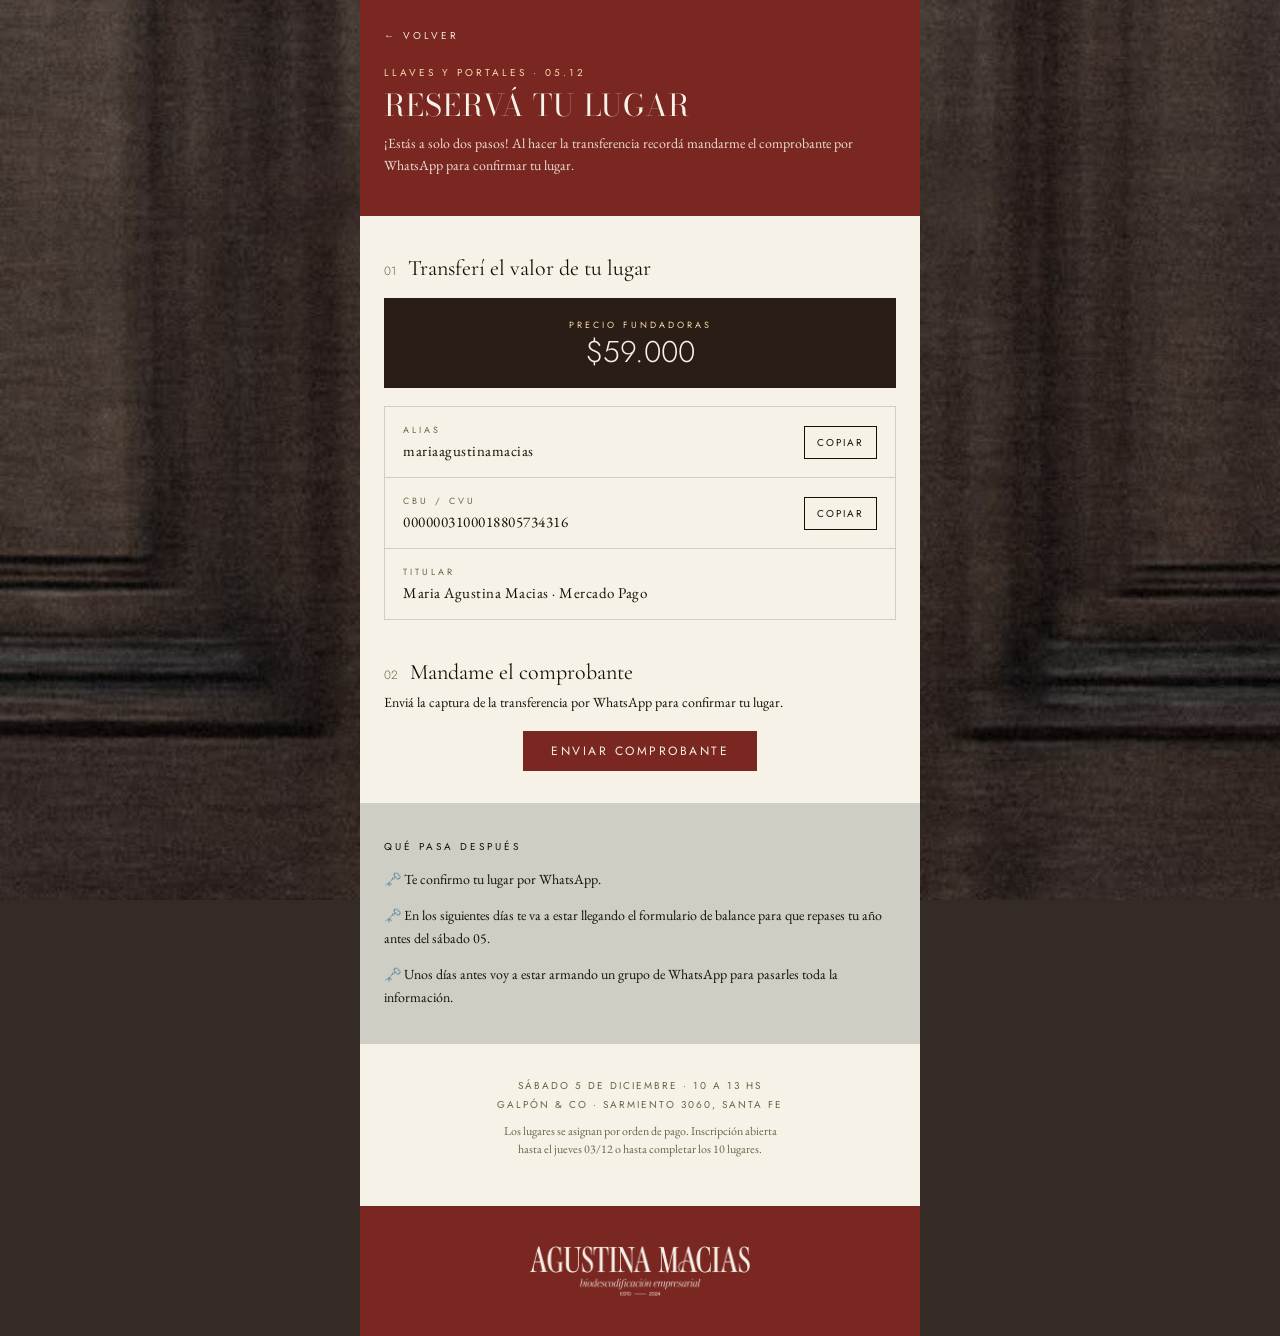
==== pago.html @ 05c8ad3a "Hero sin animación de entrada y animaciones al bajar más rápidas Co-Authored-By: Claude Opus 5.5 <no" ====
<!doctype html>
<html lang="es">
<head>
<meta charset="utf-8">
<meta name="viewport" content="width=device-width, initial-scale=1">
<title>Reservá tu lugar · Llaves y Portales</title>
<meta name="robots" content="noindex">
<meta name="theme-color" content="#7A2621">
<link rel="preconnect" href="https://fonts.googleapis.com">
<link rel="preconnect" href="https://fonts.gstatic.com" crossorigin>
<link href="https://fonts.googleapis.com/css2?family=Bodoni+Moda:opsz,wght@6..96,400&family=Cormorant+Garamond:ital,wght@0,300;0,400;1,300&family=EB+Garamond:ital,wght@0,400;0,500;1,400&family=Jost:wght@300;400;500&display=swap" rel="stylesheet">
<link rel="stylesheet" href="estilos.css?v=6">
</head>
<body class="fondo-pago">
<main class="pago">

  <section class="pago-cab">
    <a class="label volver" href="index.html">← Volver</a>
    <div style="display: flex; flex-direction: column; gap: 10px">
      <div class="label oro">Llaves y Portales · 05.12</div>
      <h1>RESERVÁ TU LUGAR</h1>
      <p>¡Estás a solo dos pasos! Al hacer la transferencia recordá mandarme el comprobante por WhatsApp para confirmar tu lugar.</p>
    </div>
  </section>

  <section class="paso">
    <div class="num"><span>01</span><h2>Transferí el valor de tu lugar</h2></div>
    <div class="precio-pago">
      <div class="label">Precio fundadoras</div>
      <div class="monto">$59.000</div>
    </div>
    <div class="cuenta">
      <div><div><span class="label">Alias</span><span class="val" id="alias">mariaagustinamacias</span></div><button class="copiar" data-copiar="alias">COPIAR</button></div>
      <div><div><span class="label">CBU / CVU</span><span class="val" id="cvu">0000003100018805734316</span></div><button class="copiar" data-copiar="cvu">COPIAR</button></div>
      <div><div><span class="label">Titular</span><span class="val">Maria Agustina Macias · Mercado Pago</span></div></div>
    </div>
  </section>

  <section class="paso">
    <div class="num"><span>02</span><h2>Mandame el comprobante</h2></div>
    <p class="sub">Enviá la captura de la transferencia por WhatsApp para confirmar tu lugar.</p>
    <a class="boton" href="https://wa.link/a7tm5e" target="_blank" rel="noopener">Enviar comprobante</a>
  </section>

  <section class="despues">
    <div class="label">Qué pasa después</div>
    <p>🗝️ Te confirmo tu lugar por WhatsApp.</p>
    <p>🗝️ En los siguientes días te va a estar llegando el formulario de balance para que repases tu año antes del sábado 05.</p>
    <p>🗝️ Unos días antes voy a estar armando un grupo de WhatsApp para pasarles toda la información.</p>
  </section>

  <section class="pie-datos">
    <div class="label">Sábado 5 de diciembre · 10 a 13 hs<br>Galpón &amp; Co · Sarmiento 3060, Santa Fe</div>
    <p>Los lugares se asignan por orden de pago. Inscripción abierta hasta el jueves 03/12 o hasta completar los 10 lugares.</p>
  </section>

  <section class="pago-cierre">
    <img src="img/logo-agustina-macias.png" alt="Agustina Macías · Biodescodificación Empresarial">
  </section>

</main>
<script>
document.querySelectorAll('.copiar').forEach(function (b) {
  b.addEventListener('click', function () {
    var t = document.getElementById(b.dataset.copiar).textContent.trim();
    var ok = function () { b.textContent = 'COPIADO'; b.classList.add('ok'); setTimeout(function () { b.textContent = 'COPIAR'; b.classList.remove('ok'); }, 1800); };
    if (navigator.clipboard) { navigator.clipboard.writeText(t).then(ok, ok); }
    else { var r = document.createRange(); r.selectNodeContents(document.getElementById(b.dataset.copiar)); var s = getSelection(); s.removeAllRanges(); s.addRange(r); try { document.execCommand('copy'); } catch (e) {} ok(); }
  });
});
</script>
</body>
</html>
---- estilos.css ----
@font-face { font-family: 'Sloop Script'; src: url('fonts/sloop-script.ttf') format('truetype'); font-weight: 400; font-style: normal; font-display: swap; }

:root {
  --nori: #F6F2E8; --ash: #181101; --vino: #7A2621; --terra: #CB4339; --moss: #666644;
  --sand: #CECEC4; --butter: #F4DCAB; --cafe: #2A1D15; --madera: #352B26;
}
* { box-sizing: border-box; }
html { -webkit-text-size-adjust: 100%; scroll-behavior: smooth; }
body { margin: 0; background: var(--nori); color: var(--ash); font-family: 'EB Garamond', Georgia, serif; overflow-x: hidden; }
img { display: block; max-width: 100%; }
a { color: inherit; }
p { margin: 0; }
h1, h2 { margin: 0; font-weight: 400; }

.pagina { position: relative; overflow: hidden; }
.label { font-family: 'Jost', Helvetica, Arial, sans-serif; font-size: 10px; letter-spacing: 3px; text-transform: uppercase; }
.serif-t { font-family: 'Cormorant Garamond', Georgia, serif; }
.boton { display: inline-block; text-decoration: none; font-family: 'Jost', Helvetica, Arial, sans-serif; font-weight: 400; font-size: 12px; letter-spacing: 2.5px; line-height: 1; padding: 14px 28px; text-transform: uppercase; transition: opacity .2s; }
.boton:hover { opacity: .85; }
.sticker { position: absolute; z-index: 5; pointer-events: none; height: auto; }
.sombra { filter: drop-shadow(0 2px 4px rgba(24,17,1,.18)); }

/* ---------- HERO ---------- */
.hero { position: relative; background: var(--madera) url(img/puerta.jpg) center / cover no-repeat; color: var(--nori); padding: 64px 40px 60px; min-height: 490px; display: flex; flex-direction: column; justify-content: center; gap: 26px; }
.hero .label { color: #EFE9DE; }
.hero .titulo { position: relative; width: fit-content; padding-top: 10px; }
.hero h1 { font-family: 'Bodoni Moda', Georgia, serif; font-size: 45px; line-height: .95; }
.hero .y { position: absolute; left: 178px; top: -10px; font-family: 'Sloop Script', cursive; font-size: 72px; line-height: 1; color: #EFE9DE; }
.hero .bajada { font-size: 16px; line-height: 1.4; max-width: 255px; }
.hero .texto { font-size: 14px; line-height: 1.65; max-width: 297px; }
.hero .boton { align-self: center; background: var(--nori); color: var(--vino); }
.hero .llave { right: 4px; top: 8px; width: 62px; transform: rotate(10deg); opacity: .9; }

/* ---------- FOTO + DATOS ---------- */
.foto-datos .foto { position: relative; height: 366px; background: var(--sand); }
.foto-datos .foto img.retrato { width: 100%; height: 100%; object-fit: cover; object-position: 50% 49%; }
.foto-datos .lucky { right: -36px; top: 54px; width: 150px; transform: rotate(-14deg); }
.datos { padding: 0 24px; border-bottom: 1px solid var(--sand); }
.dato { padding: 24px 0; border-bottom: 1px solid var(--sand); display: flex; flex-direction: column; gap: 6px; }
.dato:last-child { border-bottom: 0; }
.dato .label { color: var(--moss); font-size: 11px; letter-spacing: 4px; }
.dato .valor { font-family: 'Cormorant Garamond', Georgia, serif; font-size: 27px; line-height: 1.15; }
.dato .dir { font-size: 15px; color: var(--moss); }

/* ---------- MANIFIESTO CORTO ---------- */
.manifiesto { padding: 72px 24px; display: flex; flex-direction: column; align-items: center; text-align: center; gap: 22px; }
.manifiesto .label { color: var(--moss); font-size: 9px; letter-spacing: 3px; line-height: 1.8; max-width: 320px; }
.manifiesto .frase { font-family: 'Cormorant Garamond', Georgia, serif; font-weight: 300; font-style: italic; font-size: 28px; line-height: 1.2; }
.manifiesto .texto { font-size: 15px; line-height: 1.65; max-width: 700px; }

/* ---------- TRIPTICO ---------- */
.triptico { display: grid; grid-template-columns: 1fr 1fr; gap: 6px; }
.triptico div { height: 260px; overflow: hidden; }
.triptico div:first-child { grid-column: span 2; height: 380px; }
.triptico img { width: 100%; height: 100%; object-fit: cover; }

/* ---------- LISTAS (te va a sonar / lograr) ---------- */
.bloque { position: relative; padding: 72px 24px; display: flex; flex-direction: column; gap: 28px; }
.bloque h2 { font-family: 'Cormorant Garamond', Georgia, serif; font-weight: 300; font-size: 25px; line-height: 1.05; }
.sonar h2 { text-align: center; }
.item { display: flex; gap: 16px; align-items: baseline; padding: 20px 0; border-top: 1px solid var(--sand); }
.item:last-child { border-bottom: 1px solid var(--sand); }
.item span { font-family: 'Jost', Helvetica, Arial, sans-serif; font-weight: 300; font-size: 12px; color: var(--moss); }
.item p { font-size: 15px; line-height: 1.6; }
.sonar .s-llave { left: 36%; top: -30px; width: 100px; transform: rotate(-8deg); }
.sonar .s-111 { left: 36%; bottom: -40px; width: 112px; transform: rotate(8deg); opacity: .9; }

/* ---------- SPOTLIGHT ---------- */
.spotlight { padding: 48px 18px; background-color: #E2E1D9; background-image: url(data:image/svg+xml,%3Csvg%20xmlns%3D%27http%3A%2F%2Fwww.w3.org%2F2000%2Fsvg%27%20width%3D%27200%27%20height%3D%27200%27%3E%3Cfilter%20id%3D%27n%27%3E%3CfeTurbulence%20type%3D%27fractalNoise%27%20baseFrequency%3D%270.9%27%20numOctaves%3D%272%27%20stitchTiles%3D%27stitch%27%2F%3E%3CfeColorMatrix%20values%3D%270%200%200%200%200.22%200%200%200%200%200.27%200%200%200%200%200.30%200%200%200%200.09%200%27%2F%3E%3C%2Ffilter%3E%3Crect%20width%3D%27100%25%27%20height%3D%27100%25%27%20filter%3D%27url%28%23n%29%27%2F%3E%3C%2Fsvg%3E), url(data:image/svg+xml,%3Csvg%20xmlns%3D%27http%3A%2F%2Fwww.w3.org%2F2000%2Fsvg%27%20width%3D%27500%27%20height%3D%27500%27%3E%3Cfilter%20id%3D%27n%27%3E%3CfeTurbulence%20type%3D%27fractalNoise%27%20baseFrequency%3D%270.012%27%20numOctaves%3D%274%27%20stitchTiles%3D%27stitch%27%2F%3E%3CfeColorMatrix%20values%3D%270%200%200%200%200.22%200%200%200%200%200.27%200%200%200%200%200.30%200.42%200%200%200%20-0.11%27%2F%3E%3C%2Ffilter%3E%3Crect%20width%3D%27100%25%27%20height%3D%27100%25%27%20filter%3D%27url%28%23n%29%27%2F%3E%3C%2Fsvg%3E); }
.spotlight .marco { border: 1px solid var(--vino); padding: 32px 16px; display: flex; justify-content: center; }
.estampilla { width: 100%; max-width: 820px; background-color: var(--nori); background-image: url(data:image/svg+xml,%3Csvg%20xmlns%3D%27http%3A%2F%2Fwww.w3.org%2F2000%2Fsvg%27%20width%3D%27500%27%20height%3D%27500%27%3E%3Cfilter%20id%3D%27n%27%3E%3CfeTurbulence%20type%3D%27fractalNoise%27%20baseFrequency%3D%270.014%27%20numOctaves%3D%274%27%20stitchTiles%3D%27stitch%27%2F%3E%3CfeColorMatrix%20values%3D%270%200%200%200%200.45%200%200%200%200%200.38%200%200%200%200%200.30%200.22%200%200%200%20-0.06%27%2F%3E%3C%2Ffilter%3E%3Crect%20width%3D%27100%25%27%20height%3D%27100%25%27%20filter%3D%27url%28%23n%29%27%2F%3E%3C%2Fsvg%3E); padding: 40px 26px; display: flex; flex-direction: column; gap: 20px;
  -webkit-mask: radial-gradient(circle 6px at 50% 0, #0000 96%, #000) 0 0 / 16px 8px round no-repeat, radial-gradient(circle 6px at 50% 100%, #0000 96%, #000) 0 100% / 16px 8px round no-repeat, radial-gradient(circle 6px at 0 50%, #0000 96%, #000) 0 0 / 8px 16px no-repeat round, radial-gradient(circle 6px at 100% 50%, #0000 96%, #000) 100% 0 / 8px 16px no-repeat round, linear-gradient(#000 0 0) 8px 8px / calc(100% - 16px) calc(100% - 16px) no-repeat; mask: radial-gradient(circle 6px at 50% 0, #0000 96%, #000) 0 0 / 16px 8px round no-repeat, radial-gradient(circle 6px at 50% 100%, #0000 96%, #000) 0 100% / 16px 8px round no-repeat, radial-gradient(circle 6px at 0 50%, #0000 96%, #000) 0 0 / 8px 16px no-repeat round, radial-gradient(circle 6px at 100% 50%, #0000 96%, #000) 100% 0 / 8px 16px no-repeat round, linear-gradient(#000 0 0) 8px 8px / calc(100% - 16px) calc(100% - 16px) no-repeat; }
.estampilla .t { font-family: 'Cormorant Garamond', Georgia, serif; font-weight: 300; font-size: 24px; line-height: 1.2; text-align: center; }
.estampilla p { font-size: 15px; line-height: 1.65; }
.estampilla .cierre { font-style: italic; color: var(--vino); }

/* ---------- LOGROS ---------- */
.logro { padding: 16px 0; border-top: 1px solid var(--sand); font-size: 15px; line-height: 1.55; }
.logro:last-child { border-bottom: 1px solid var(--sand); }
.logros .boton { align-self: center; background: var(--cafe); color: var(--butter); }
.logros .herradura { right: 10px; top: -38px; width: 97px; transform: rotate(-13deg); }
.logros .lista-wrap { display: flex; flex-direction: column; gap: 24px; }

/* ---------- ESPACIO ---------- */
.espacio { background: var(--sand); padding: 72px 0 0; display: flex; flex-direction: column; gap: 28px; }
.espacio .cab { padding: 0 24px; display: flex; flex-direction: column; gap: 12px; }
.espacio .label { font-size: 11px; letter-spacing: 4px; }
.espacio h2 { font-family: 'Cormorant Garamond', Georgia, serif; font-size: 35px; line-height: .95; }
.espacio .cab p { font-size: 15px; line-height: 1.6; margin-top: 6px; }
.galeria { display: grid; grid-template-columns: 1fr 1fr; gap: 6px; }
.galeria div { height: 240px; overflow: hidden; }
.galeria div:first-child { grid-column: span 2; height: 300px; }
.galeria img { width: 100%; height: 100%; object-fit: cover; }

/* ---------- INSPIRO ---------- */
.inspiro .label { color: var(--terra); font-size: 11px; letter-spacing: 4px; }
.inspiro h2 { font-size: 24px; line-height: 1.15; }
.inspiro .col { display: flex; flex-direction: column; gap: 22px; }
.inspiro p { font-size: 15px; line-height: 1.7; }
.inspiro .s-222 { right: 20px; top: -31px; width: 114px; transform: rotate(14deg); opacity: .9; }

/* ---------- INVERSION ---------- */
.inversion { background: var(--cafe); color: var(--nori); padding: 56px 44px 48px; display: flex; flex-direction: column; align-items: center; text-align: center; gap: 24px; }
.inversion .cab { display: flex; flex-direction: column; align-items: center; gap: 14px; }
.inversion .cab .label { color: var(--butter); }
.inversion h2 { font-family: 'Cormorant Garamond', Georgia, serif; font-size: 24px; line-height: 1.05; }
.inversion .cuando { color: var(--sand); letter-spacing: 2px; line-height: 1.8; }
.precio { width: 100%; max-width: 560px; border-top: 1px solid #4A4232; border-bottom: 1px solid #4A4232; padding: 22px 0; display: flex; flex-direction: column; align-items: center; gap: 6px; font-family: 'Jost', Helvetica, Arial, sans-serif; }
.precio .antes { font-weight: 300; font-size: 15px; color: #8C8270; text-decoration: line-through; }
.precio .label { color: var(--butter); font-size: 9px; padding-top: 4px; }
.precio .ahora { font-weight: 300; font-size: 34px; line-height: 1; }
.incluye { width: 100%; max-width: 560px; display: flex; flex-direction: column; gap: 10px; text-align: left; }
.incluye .label { color: var(--sand); text-align: center; font-size: 9px; padding-bottom: 4px; }
.incluye div { display: flex; gap: 12px; align-items: baseline; }
.incluye span { font-size: 11px; }
.incluye p { font-size: 15px; line-height: 1.5; }
.inversion .boton { background: var(--nori); color: var(--ash); }
.inversion .nota { margin-top: -10px; font-size: 12px; line-height: 1.5; color: var(--sand); }

/* ---------- CIERRE ---------- */
.cierre-final { background: var(--madera) url(img/puerta.jpg) center / cover no-repeat; color: var(--nori); padding: 80px 24px 48px; display: flex; flex-direction: column; align-items: center; text-align: center; gap: 26px; }
.cierre-final .pregunta { font-family: 'Cormorant Garamond', Georgia, serif; font-weight: 300; font-style: italic; font-size: 24px; line-height: 1.15; max-width: 280px; }
.cierre-final .label { font-size: 9px; line-height: 1.8; }
.cierre-final .logo { width: 200px; margin-top: 32px; }

.s-111d { display: none; }

/* ================= ESCRITORIO ================= */
@media (min-width: 900px) {
  .hero { padding: 120px 9% 110px; min-height: 760px; align-items: center; text-align: center; gap: 30px; }
  .hero .label { font-size: 12px; letter-spacing: 4px; }
  .hero h1 { font-size: 96px; }
  .hero .y { left: 392px; top: -18px; font-size: 140px; }
  .hero .bajada { font-size: 24px; max-width: 520px; }
  .hero .texto { font-size: 20px; max-width: 470px; }
  .hero .llave { right: 18%; top: 170px; width: 110px; }

  .foto-datos { display: grid; grid-template-columns: 1fr 1fr; min-height: 620px; }
  .foto-datos .foto { height: auto; }
  .foto-datos .lucky { right: -110px; top: 46px; width: 250px; }
  .datos { padding: 0 9%; display: flex; flex-direction: column; justify-content: center; border-bottom: 0; }
  .dato { padding: 36px 0; gap: 8px; }
  .dato .label { font-size: 12px; }
  .dato .valor { font-size: 40px; line-height: 1.1; }
  .dato .dir { font-size: 19px; }

  .manifiesto { padding: 120px 9%; gap: 26px; border-top: 1px solid var(--sand); }
  .manifiesto .label { font-size: 12px; letter-spacing: 4px; max-width: none; }
  .manifiesto .frase { font-size: 52px; }
  .manifiesto .texto { font-size: 20px; line-height: 1.7; }

  .triptico { grid-template-columns: repeat(3, 1fr); gap: 8px; }
  .triptico div, .triptico div:first-child { grid-column: auto; height: 560px; }

  .bloque { padding: 130px 9%; display: grid; grid-template-columns: 1fr 1.6fr; gap: 80px; align-items: start; }
  .bloque h2 { font-size: 46px; }
  .sonar h2 { text-align: left; }
  .item { gap: 28px; padding: 24px 0; }
  .item span { font-size: 13px; }
  .item p { font-size: 20px; }
  .sonar .s-llave { left: 2%; top: 420px; width: 250px; }
  .sonar .s-111 { display: none; }

  .spotlight { padding: 110px 9%; position: relative; }
  .spotlight .marco { padding: 64px 8%; }
  .estampilla { padding: 64px 70px; gap: 24px; }
  .estampilla .t { font-size: 40px; }
  .estampilla p { font-size: 20px; line-height: 1.7; }
  .estampilla .cierre { font-size: 21px; line-height: 1.6; }
  .spotlight .s-111d { display: block; left: 37%; top: -74px; width: 210px; transform: rotate(8deg); opacity: .9; }

  .logro { padding: 20px 0; font-size: 20px; }
  .logros .lista-wrap { gap: 40px; }
  .logros .boton { align-self: flex-start; font-size: 13px; letter-spacing: 3px; padding: 16px 34px; }
  .logros .herradura { left: 8%; right: auto; top: 330px; width: 215px; }

  .espacio { padding: 110px 0 8px; gap: 48px; }
  .espacio .cab { padding: 0 9%; flex-direction: row; justify-content: space-between; align-items: flex-end; gap: 40px; }
  .espacio .cab .titulos { display: flex; flex-direction: column; gap: 14px; }
  .espacio .label { font-size: 12px; }
  .espacio h2 { font-size: 64px; }
  .espacio .cab p { font-size: 20px; max-width: 460px; margin: 0; }
  .galeria { grid-template-columns: 2fr 1fr 1fr; grid-template-rows: 340px 340px; gap: 8px; padding: 0 8px; }
  .galeria div, .galeria div:first-child { grid-column: auto; height: auto; }
  .galeria div:first-child { grid-row: span 2; }

  .inspiro .label { font-size: 12px; }
  .inspiro h2 { font-size: 46px; }
  .inspiro .col { gap: 26px; }
  .inspiro p { font-size: 20px; line-height: 1.75; }
  .inspiro .s-222 { left: 0; right: auto; top: 550px; width: 214px; }

  .inversion { padding: 110px 9% 100px; gap: 30px; }
  .inversion .cab .label { font-size: 12px; letter-spacing: 4px; }
  .inversion h2 { font-size: 44px; }
  .inversion .cuando { font-size: 12px; letter-spacing: 3px; }
  .precio { padding: 30px 0; gap: 8px; }
  .precio .antes { font-size: 20px; }
  .precio .label { font-size: 11px; letter-spacing: 4px; }
  .precio .ahora { font-size: 52px; }
  .incluye { gap: 14px; }
  .incluye .label { font-size: 11px; letter-spacing: 4px; }
  .incluye p { font-size: 19px; }
  .inversion .boton { font-size: 13px; letter-spacing: 3px; padding: 16px 34px; }
  .inversion .nota { margin-top: -12px; font-size: 16px; }

  .cierre-final { padding: 150px 9% 80px; gap: 30px; }
  .cierre-final .pregunta { font-size: 52px; max-width: 820px; }
  .cierre-final .label { font-size: 12px; letter-spacing: 4px; }
  .cierre-final .logo { width: 280px; margin-top: 60px; }
}

/* ================= PAGINA DE PAGO ================= */
.pago { max-width: 560px; margin: 0 auto; background: var(--nori); min-height: 100vh; }
.pago-cab { background: var(--vino); color: var(--nori); padding: 28px 24px 40px; display: flex; flex-direction: column; gap: 22px; }
.pago-cab .volver { color: #EFE9DE; text-decoration: none; }
.pago-cab .label.oro { color: var(--butter); }
.pago-cab h1 { font-family: 'Bodoni Moda', Georgia, serif; font-size: 30px; letter-spacing: 1px; line-height: 1.05; }
.pago-cab p { font-size: 14px; line-height: 1.6; color: #EADFD2; }
.paso { padding: 40px 24px 32px; display: flex; flex-direction: column; gap: 18px; }
.paso + .paso { padding-top: 8px; }
.paso .num { display: flex; gap: 12px; align-items: baseline; }
.paso .num span { font-family: 'Jost', Helvetica, Arial, sans-serif; font-weight: 300; font-size: 12px; color: var(--moss); }
.paso .num h2 { font-family: 'Cormorant Garamond', Georgia, serif; font-size: 22px; line-height: 1.1; }
.paso .sub { margin-top: -12px; font-size: 14px; line-height: 1.6; }
.precio-pago { background: var(--cafe); color: var(--nori); padding: 20px 24px; display: flex; flex-direction: column; align-items: center; gap: 4px; text-align: center; }
.precio-pago .label { color: var(--butter); font-size: 9px; }
.precio-pago .monto { font-family: 'Jost', Helvetica, Arial, sans-serif; font-weight: 300; font-size: 30px; line-height: 1.1; }
.cuenta { border: 1px solid var(--sand); }
.cuenta > div { padding: 16px 18px; border-bottom: 1px solid var(--sand); display: flex; justify-content: space-between; align-items: center; gap: 12px; }
.cuenta > div:last-child { border-bottom: 0; }
.cuenta .label { color: var(--moss); font-size: 9px; display: block; margin-bottom: 4px; }
.cuenta .val { font-size: 15px; letter-spacing: .5px; word-break: break-all; }
.copiar { flex: none; border: 1px solid var(--ash); background: transparent; font-family: 'Jost', Helvetica, Arial, sans-serif; font-size: 10px; letter-spacing: 2px; padding: 8px 12px; cursor: pointer; color: var(--ash); }
.copiar.ok { background: var(--ash); color: var(--nori); }
.paso .boton { align-self: center; background: var(--vino); color: var(--nori); }
.despues { background: var(--sand); padding: 36px 24px; display: flex; flex-direction: column; gap: 14px; }
.despues p { font-size: 14px; line-height: 1.6; }
.pie-datos { padding: 32px 24px 48px; text-align: center; display: flex; flex-direction: column; align-items: center; gap: 8px; color: var(--moss); }
.pie-datos .label { line-height: 1.9; letter-spacing: 2px; }
.pie-datos p { font-size: 12px; line-height: 1.5; max-width: 290px; }
.pago-cierre { background: var(--vino); padding: 40px 32px; display: flex; justify-content: center; }
.pago-cierre img { width: 220px; }
@media (min-width: 900px) { body.fondo-pago { background: var(--madera) url(img/puerta.jpg) center / cover fixed; } }

/* ================= ANIMACIONES AL BAJAR ================= */
@media (prefers-reduced-motion: no-preference) {
  .js .revelar { opacity: 0; transform: translateY(28px); transition: opacity .6s cubic-bezier(.2,.7,.2,1), transform .6s cubic-bezier(.2,.7,.2,1); transition-delay: var(--d, 0s); }
  .js .revelar.visible { opacity: 1; transform: none; }
  .js .revelar-img { opacity: 0; transform: scale(1.06); transition: opacity .7s ease, transform 1s cubic-bezier(.2,.7,.2,1); transition-delay: var(--d, 0s); }
  .js .revelar-img.visible { opacity: 1; transform: none; }
  .js .sticker.revelar-sticker { opacity: 0; scale: .7; transition: opacity .7s ease, scale .9s cubic-bezier(.34,1.56,.64,1); transition-delay: var(--d, .1s); }
  .js .sticker.revelar-sticker.visible { opacity: 1; scale: 1; }
}
@keyframes subir { from { opacity: 0; transform: translateY(22px); } to { opacity: 1; transform: none; } }
@keyframes aparecer-y { from { opacity: 0; } to { opacity: 1; } }
@keyframes aparecer { from { opacity: 0; transform: rotate(-6deg) translateY(-10px); } to { opacity: .9; transform: rotate(10deg); } }
@keyframes zoom-puerta { from { background-position: center 40%; } to { background-position: center center; } }
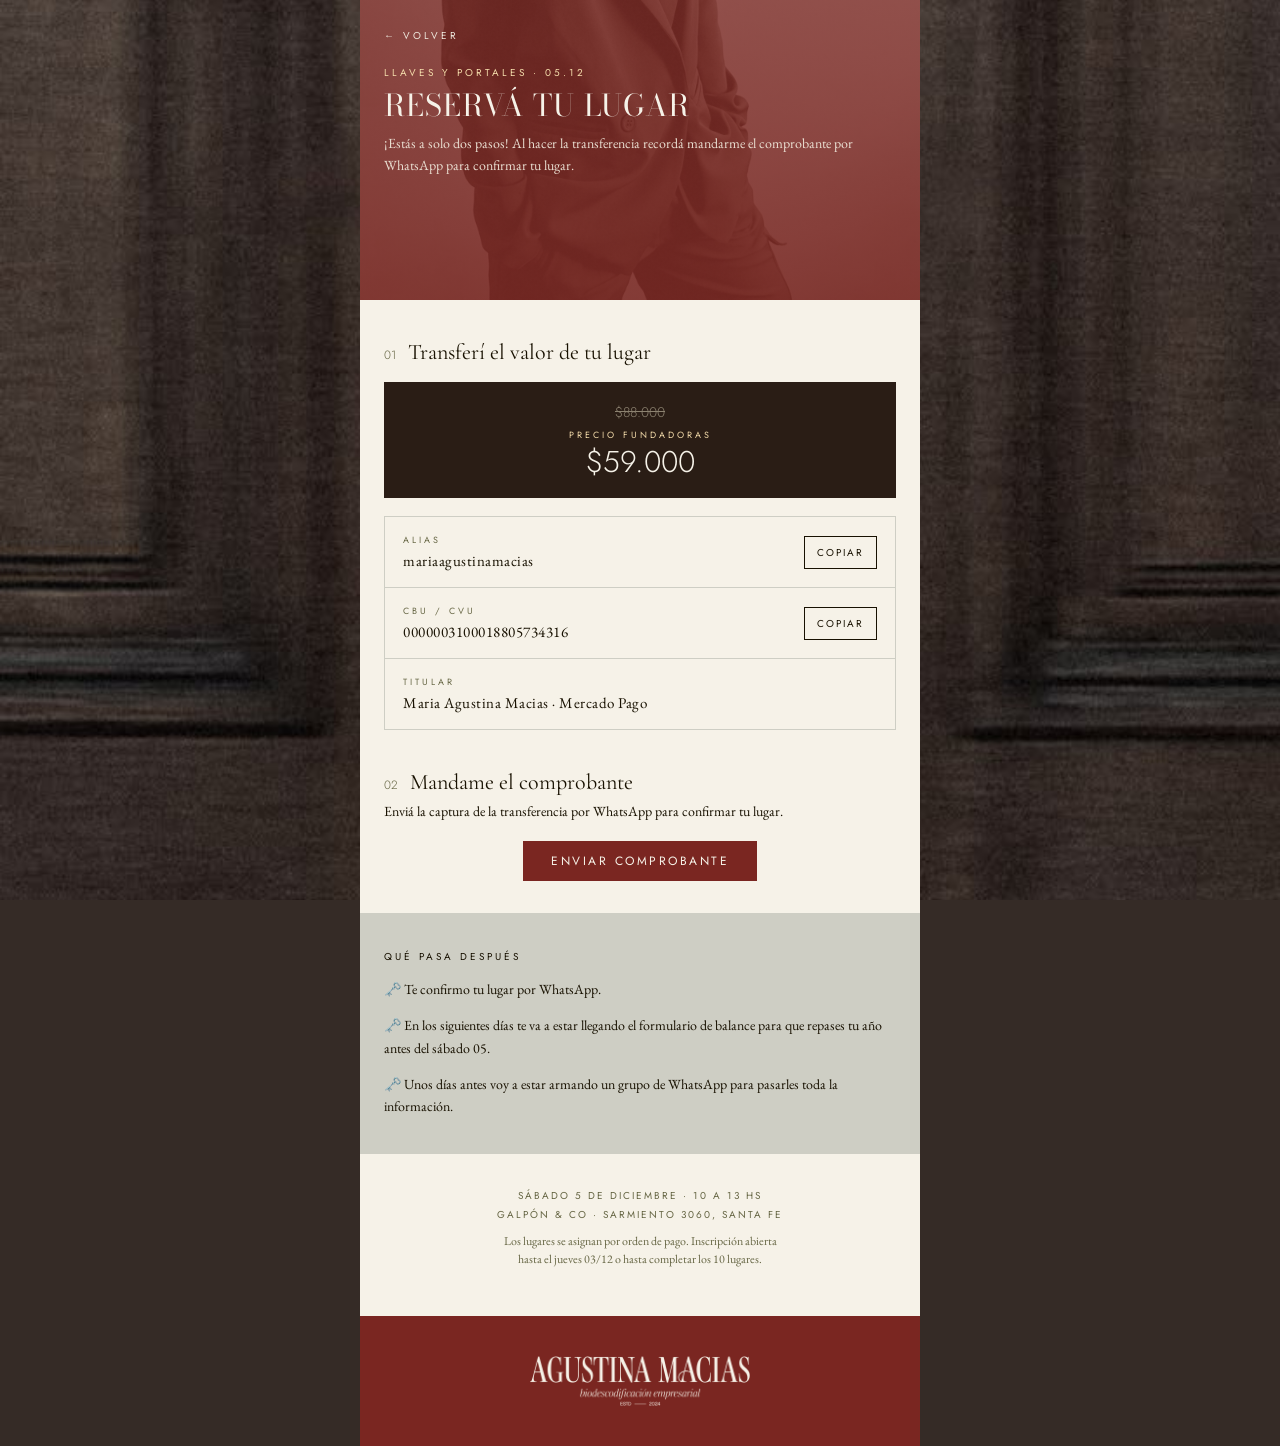
==== commit fb4348db: "Página de pago: precio tachado y foto de fondo en el encabezado Co-Authored-By: Claude Opus 5.5 <nor" ====
--- a/pago.html
+++ b/pago.html
@@ -9,7 +9,7 @@
 <link rel="preconnect" href="https://fonts.googleapis.com">
 <link rel="preconnect" href="https://fonts.gstatic.com" crossorigin>
 <link href="https://fonts.googleapis.com/css2?family=Bodoni+Moda:opsz,wght@6..96,400&family=Cormorant+Garamond:ital,wght@0,300;0,400;1,300&family=EB+Garamond:ital,wght@0,400;0,500;1,400&family=Jost:wght@300;400;500&display=swap" rel="stylesheet">
-<link rel="stylesheet" href="estilos.css?v=6">
+<link rel="stylesheet" href="estilos.css?v=8">
 </head>
 <body class="fondo-pago">
 <main class="pago">
@@ -26,6 +26,7 @@
   <section class="paso">
     <div class="num"><span>01</span><h2>Transferí el valor de tu lugar</h2></div>
     <div class="precio-pago">
+      <div class="antes">$88.000</div>
       <div class="label">Precio fundadoras</div>
       <div class="monto">$59.000</div>
     </div>
--- a/estilos.css
+++ b/estilos.css
@@ -33,8 +33,8 @@
 
 /* ---------- FOTO + DATOS ---------- */
 .foto-datos .foto { position: relative; height: 366px; background: var(--sand); }
-.foto-datos .foto img.retrato { width: 100%; height: 100%; object-fit: cover; object-position: 50% 49%; }
-.foto-datos .lucky { right: -36px; top: 54px; width: 150px; transform: rotate(-14deg); }
+.foto-datos .foto img.retrato { width: 100%; height: 100%; object-fit: cover; object-position: 50% 30%; }
+.foto-datos .lucky { right: 10px; top: 54px; width: 130px; transform: rotate(-14deg); }
 .datos { padding: 0 24px; border-bottom: 1px solid var(--sand); }
 .dato { padding: 24px 0; border-bottom: 1px solid var(--sand); display: flex; flex-direction: column; gap: 6px; }
 .dato:last-child { border-bottom: 0; }
@@ -212,7 +212,7 @@
 
 /* ================= PAGINA DE PAGO ================= */
 .pago { max-width: 560px; margin: 0 auto; background: var(--nori); min-height: 100vh; }
-.pago-cab { background: var(--vino); color: var(--nori); padding: 28px 24px 40px; display: flex; flex-direction: column; gap: 22px; }
+.pago-cab { background: linear-gradient(rgba(122,38,33,.78), rgba(122,38,33,.86)), url(img/agus.jpg) 50% 88% / cover no-repeat, var(--vino); min-height: 300px; color: var(--nori); padding: 28px 24px 40px; display: flex; flex-direction: column; gap: 22px; }
 .pago-cab .volver { color: #EFE9DE; text-decoration: none; }
 .pago-cab .label.oro { color: var(--butter); }
 .pago-cab h1 { font-family: 'Bodoni Moda', Georgia, serif; font-size: 30px; letter-spacing: 1px; line-height: 1.05; }
@@ -224,7 +224,8 @@
 .paso .num h2 { font-family: 'Cormorant Garamond', Georgia, serif; font-size: 22px; line-height: 1.1; }
 .paso .sub { margin-top: -12px; font-size: 14px; line-height: 1.6; }
 .precio-pago { background: var(--cafe); color: var(--nori); padding: 20px 24px; display: flex; flex-direction: column; align-items: center; gap: 4px; text-align: center; }
-.precio-pago .label { color: var(--butter); font-size: 9px; }
+.precio-pago .antes { font-family: 'Jost', Helvetica, Arial, sans-serif; font-weight: 300; font-size: 14px; color: #8C8270; text-decoration: line-through; }
+.precio-pago .label { color: var(--butter); font-size: 9px; padding-top: 2px; }
 .precio-pago .monto { font-family: 'Jost', Helvetica, Arial, sans-serif; font-weight: 300; font-size: 30px; line-height: 1.1; }
 .cuenta { border: 1px solid var(--sand); }
 .cuenta > div { padding: 16px 18px; border-bottom: 1px solid var(--sand); display: flex; justify-content: space-between; align-items: center; gap: 12px; }
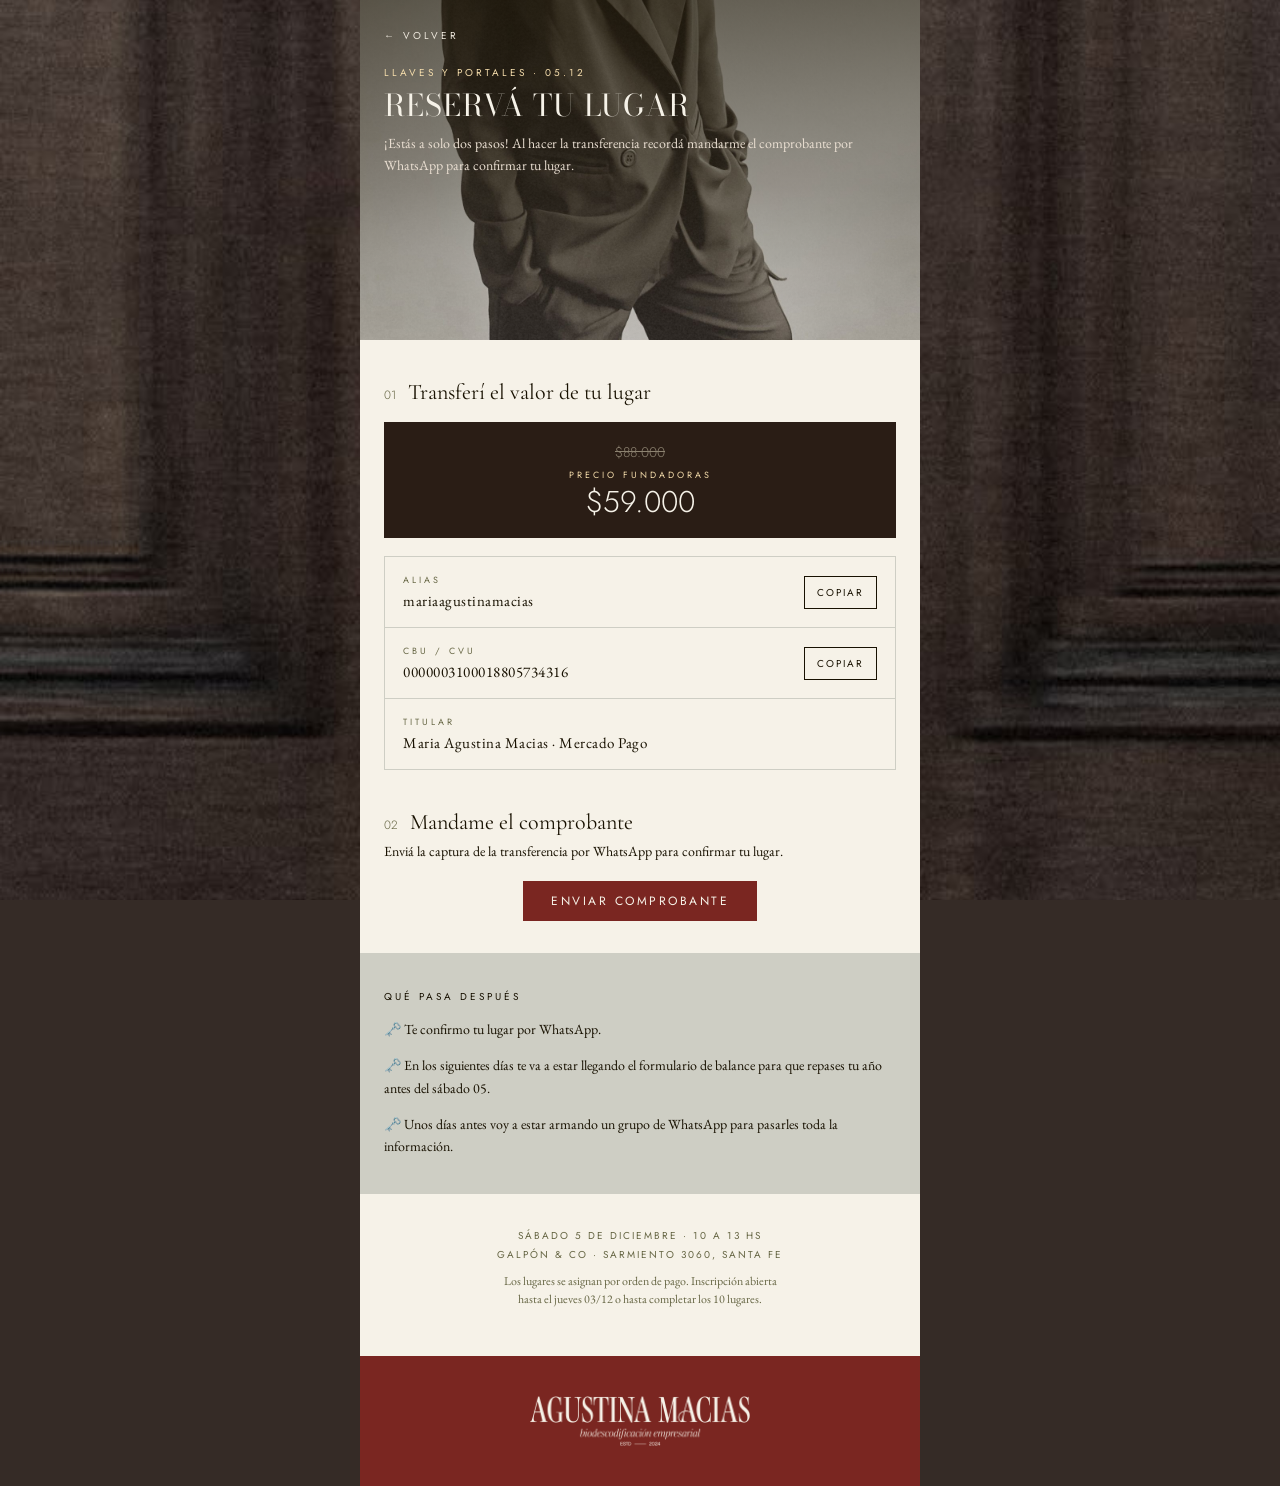
==== commit 813c9767: "Encabezado de pago con la foto natural, sin velo bordó Co-Authored-By: Claude Opus 5.5 <noreply@anth" ====
--- a/pago.html
+++ b/pago.html
@@ -9,7 +9,7 @@
 <link rel="preconnect" href="https://fonts.googleapis.com">
 <link rel="preconnect" href="https://fonts.gstatic.com" crossorigin>
 <link href="https://fonts.googleapis.com/css2?family=Bodoni+Moda:opsz,wght@6..96,400&family=Cormorant+Garamond:ital,wght@0,300;0,400;1,300&family=EB+Garamond:ital,wght@0,400;0,500;1,400&family=Jost:wght@300;400;500&display=swap" rel="stylesheet">
-<link rel="stylesheet" href="estilos.css?v=8">
+<link rel="stylesheet" href="estilos.css?v=9">
 </head>
 <body class="fondo-pago">
 <main class="pago">
--- a/estilos.css
+++ b/estilos.css
@@ -212,7 +212,7 @@
 
 /* ================= PAGINA DE PAGO ================= */
 .pago { max-width: 560px; margin: 0 auto; background: var(--nori); min-height: 100vh; }
-.pago-cab { background: linear-gradient(rgba(122,38,33,.78), rgba(122,38,33,.86)), url(img/agus.jpg) 50% 88% / cover no-repeat, var(--vino); min-height: 300px; color: var(--nori); padding: 28px 24px 40px; display: flex; flex-direction: column; gap: 22px; }
+.pago-cab { background: linear-gradient(180deg, rgba(24,17,1,.62) 0%, rgba(24,17,1,.35) 55%, rgba(24,17,1,0) 100%), url(img/agus.jpg) 50% 88% / cover no-repeat, var(--madera); min-height: 340px; color: var(--nori); padding: 28px 24px 40px; display: flex; flex-direction: column; gap: 22px; }
 .pago-cab .volver { color: #EFE9DE; text-decoration: none; }
 .pago-cab .label.oro { color: var(--butter); }
 .pago-cab h1 { font-family: 'Bodoni Moda', Georgia, serif; font-size: 30px; letter-spacing: 1px; line-height: 1.05; }
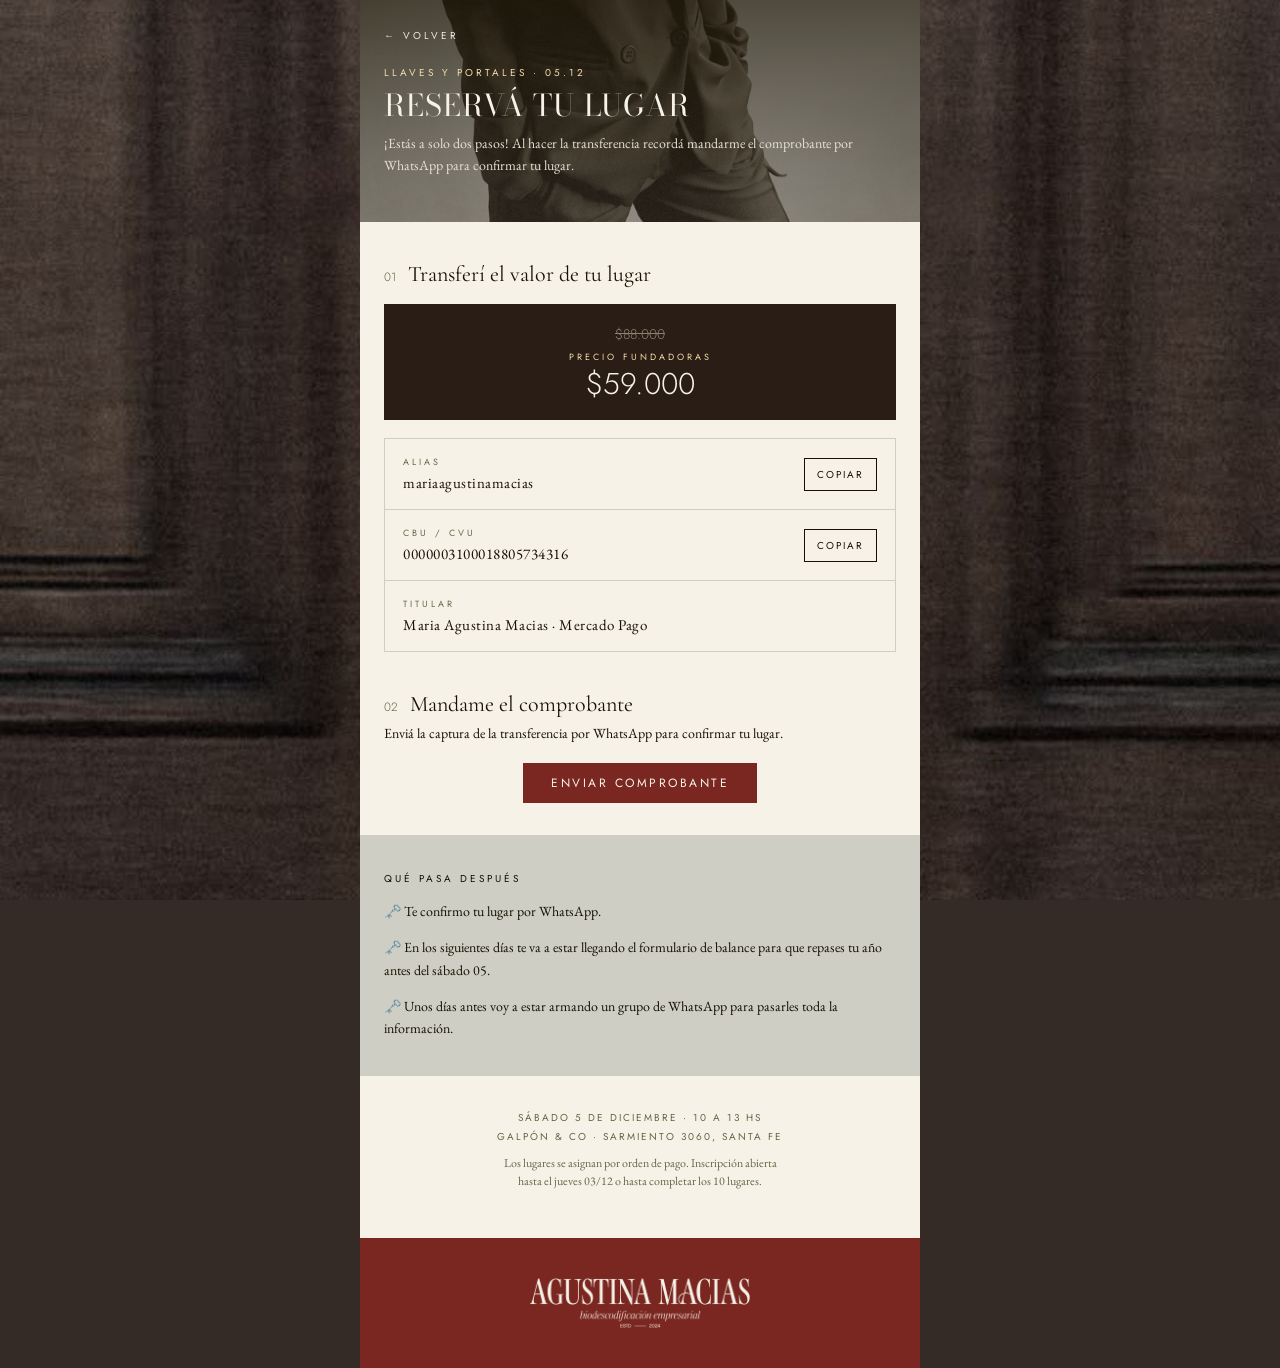
==== commit 5171f89e: "Encabezado de pago más bajo y foto más oscura Co-Authored-By: Claude Opus 5.5 <noreply@anthropic.com" ====
--- a/pago.html
+++ b/pago.html
@@ -9,7 +9,7 @@
 <link rel="preconnect" href="https://fonts.googleapis.com">
 <link rel="preconnect" href="https://fonts.gstatic.com" crossorigin>
 <link href="https://fonts.googleapis.com/css2?family=Bodoni+Moda:opsz,wght@6..96,400&family=Cormorant+Garamond:ital,wght@0,300;0,400;1,300&family=EB+Garamond:ital,wght@0,400;0,500;1,400&family=Jost:wght@300;400;500&display=swap" rel="stylesheet">
-<link rel="stylesheet" href="estilos.css?v=9">
+<link rel="stylesheet" href="estilos.css?v=10">
 </head>
 <body class="fondo-pago">
 <main class="pago">
--- a/estilos.css
+++ b/estilos.css
@@ -212,7 +212,7 @@
 
 /* ================= PAGINA DE PAGO ================= */
 .pago { max-width: 560px; margin: 0 auto; background: var(--nori); min-height: 100vh; }
-.pago-cab { background: linear-gradient(180deg, rgba(24,17,1,.62) 0%, rgba(24,17,1,.35) 55%, rgba(24,17,1,0) 100%), url(img/agus.jpg) 50% 88% / cover no-repeat, var(--madera); min-height: 340px; color: var(--nori); padding: 28px 24px 40px; display: flex; flex-direction: column; gap: 22px; }
+.pago-cab { background: linear-gradient(180deg, rgba(24,17,1,.72) 0%, rgba(24,17,1,.5) 55%, rgba(24,17,1,.3) 100%), url(img/agus.jpg) 50% 88% / cover no-repeat, var(--madera); min-height: 222px; color: var(--nori); padding: 28px 24px 40px; display: flex; flex-direction: column; gap: 22px; }
 .pago-cab .volver { color: #EFE9DE; text-decoration: none; }
 .pago-cab .label.oro { color: var(--butter); }
 .pago-cab h1 { font-family: 'Bodoni Moda', Georgia, serif; font-size: 30px; letter-spacing: 1px; line-height: 1.05; }
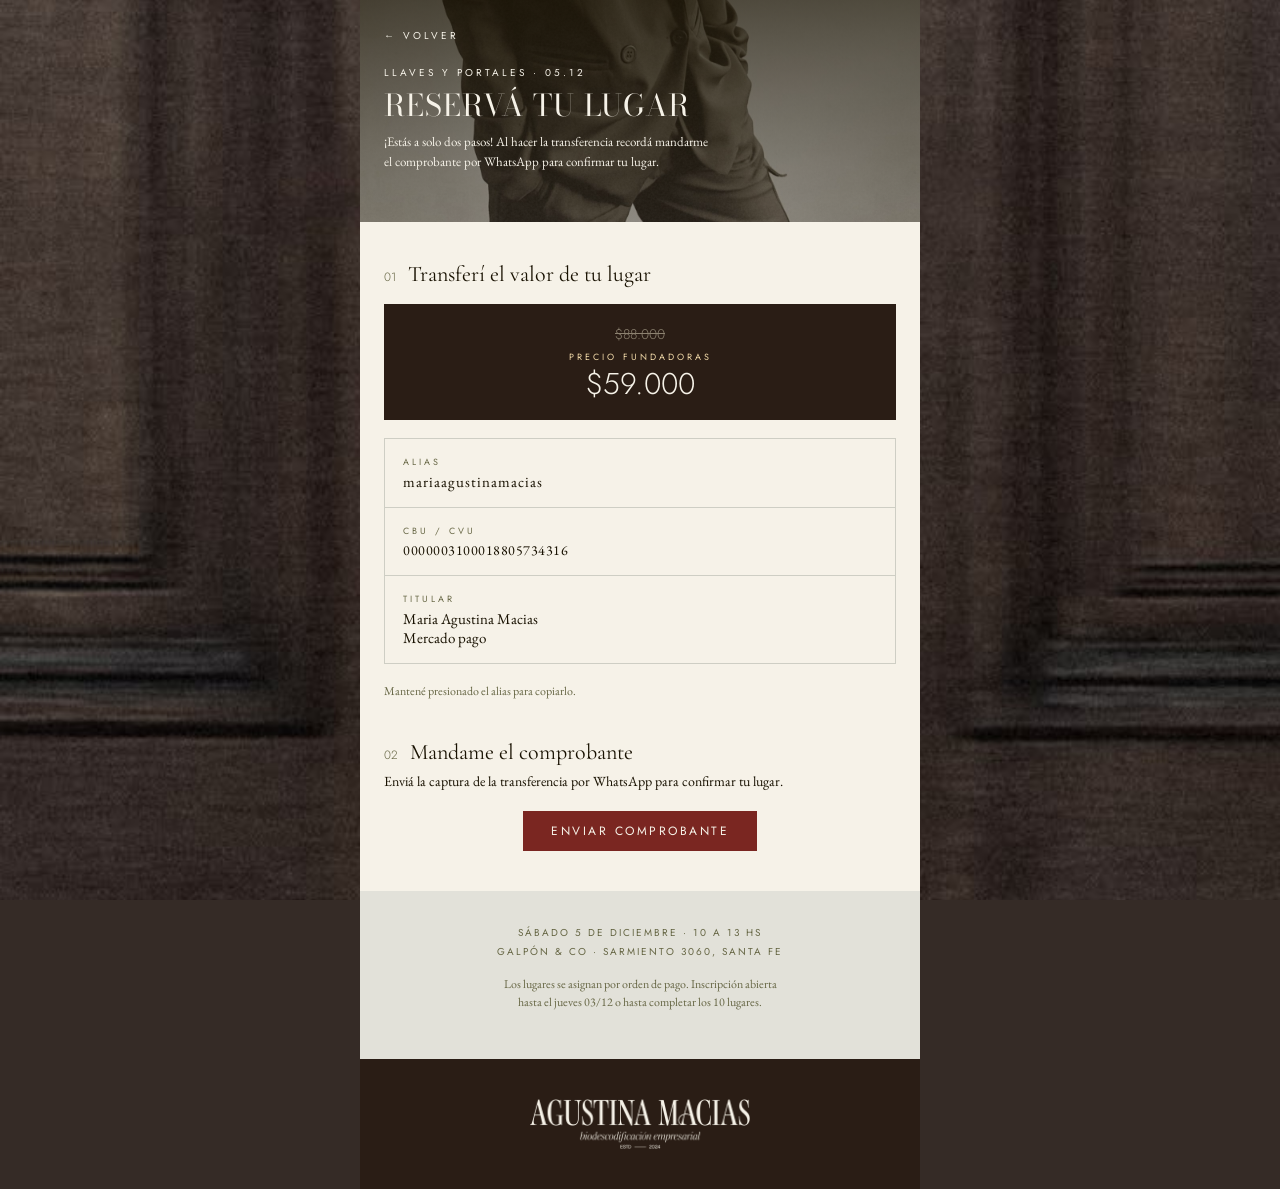
==== commit 5e7e7496: "Página de pago igual al diseño final + animaciones al scrollear Co-Authored-By: Claude Opus 5.5 <nor" ====
--- a/pago.html
+++ b/pago.html
@@ -5,19 +5,20 @@
 <meta name="viewport" content="width=device-width, initial-scale=1">
 <title>Reservá tu lugar · Llaves y Portales</title>
 <meta name="robots" content="noindex">
-<meta name="theme-color" content="#7A2621">
+<meta name="theme-color" content="#352B26">
 <link rel="preconnect" href="https://fonts.googleapis.com">
 <link rel="preconnect" href="https://fonts.gstatic.com" crossorigin>
 <link href="https://fonts.googleapis.com/css2?family=Bodoni+Moda:opsz,wght@6..96,400&family=Cormorant+Garamond:ital,wght@0,300;0,400;1,300&family=EB+Garamond:ital,wght@0,400;0,500;1,400&family=Jost:wght@300;400;500&display=swap" rel="stylesheet">
-<link rel="stylesheet" href="estilos.css?v=10">
+<script>document.documentElement.classList.add('js')</script>
+<link rel="stylesheet" href="estilos.css?v=11">
 </head>
 <body class="fondo-pago">
 <main class="pago">
 
   <section class="pago-cab">
     <a class="label volver" href="index.html">← Volver</a>
-    <div style="display: flex; flex-direction: column; gap: 10px">
-      <div class="label oro">Llaves y Portales · 05.12</div>
+    <div class="cab-txt">
+      <div class="label">Llaves y Portales · 05.12</div>
       <h1>RESERVÁ TU LUGAR</h1>
       <p>¡Estás a solo dos pasos! Al hacer la transferencia recordá mandarme el comprobante por WhatsApp para confirmar tu lugar.</p>
     </div>
@@ -31,23 +32,17 @@
       <div class="monto">$59.000</div>
     </div>
     <div class="cuenta">
-      <div><div><span class="label">Alias</span><span class="val" id="alias">mariaagustinamacias</span></div><button class="copiar" data-copiar="alias">COPIAR</button></div>
-      <div><div><span class="label">CBU / CVU</span><span class="val" id="cvu">0000003100018805734316</span></div><button class="copiar" data-copiar="cvu">COPIAR</button></div>
-      <div><div><span class="label">Titular</span><span class="val">Maria Agustina Macias · Mercado Pago</span></div></div>
+      <div><span class="label">Alias</span><span class="val sel">mariaagustinamacias</span></div>
+      <div><span class="label">CBU / CVU</span><span class="val sel cvu">0000003100018805734316</span></div>
+      <div><span class="label">Titular</span><span class="val">Maria Agustina Macias<br>Mercado pago</span></div>
     </div>
+    <p class="nota-copiar">Mantené presionado el alias para copiarlo.</p>
   </section>
 
   <section class="paso">
     <div class="num"><span>02</span><h2>Mandame el comprobante</h2></div>
     <p class="sub">Enviá la captura de la transferencia por WhatsApp para confirmar tu lugar.</p>
     <a class="boton" href="https://wa.link/a7tm5e" target="_blank" rel="noopener">Enviar comprobante</a>
-  </section>
-
-  <section class="despues">
-    <div class="label">Qué pasa después</div>
-    <p>🗝️ Te confirmo tu lugar por WhatsApp.</p>
-    <p>🗝️ En los siguientes días te va a estar llegando el formulario de balance para que repases tu año antes del sábado 05.</p>
-    <p>🗝️ Unos días antes voy a estar armando un grupo de WhatsApp para pasarles toda la información.</p>
   </section>
 
   <section class="pie-datos">
@@ -61,14 +56,29 @@
 
 </main>
 <script>
-document.querySelectorAll('.copiar').forEach(function (b) {
-  b.addEventListener('click', function () {
-    var t = document.getElementById(b.dataset.copiar).textContent.trim();
-    var ok = function () { b.textContent = 'COPIADO'; b.classList.add('ok'); setTimeout(function () { b.textContent = 'COPIAR'; b.classList.remove('ok'); }, 1800); };
-    if (navigator.clipboard) { navigator.clipboard.writeText(t).then(ok, ok); }
-    else { var r = document.createRange(); r.selectNodeContents(document.getElementById(b.dataset.copiar)); var s = getSelection(); s.removeAllRanges(); s.addRange(r); try { document.execCommand('copy'); } catch (e) {} ok(); }
+(function () {
+  var groups = [
+    '.pago-cab .cab-txt > *',
+    '.paso .num, .precio-pago, .cuenta > div, .nota-copiar, .paso .sub, .paso .boton',
+    '.pie-datos > *',
+    '.pago-cierre img'
+  ];
+  var els = [];
+  groups.forEach(function (s) {
+    document.querySelectorAll(s).forEach(function (el) {
+      el.classList.add('revelar');
+      var sib = Array.prototype.filter.call(el.parentNode.children, function (c) { return c.matches(s); });
+      var i = sib.indexOf(el);
+      if (i > 0) el.style.setProperty('--d', Math.min(i, 5) * 0.06 + 's');
+      els.push(el);
+    });
   });
-});
+  if (!('IntersectionObserver' in window)) { els.forEach(function (e) { e.classList.add('visible'); }); return; }
+  var io = new IntersectionObserver(function (entries) {
+    entries.forEach(function (en) { if (en.isIntersecting) { en.target.classList.add('visible'); io.unobserve(en.target); } });
+  }, { rootMargin: '0px 0px -6% 0px', threshold: 0.1 });
+  els.forEach(function (e) { io.observe(e); });
+})();
 </script>
 </body>
 </html>
--- a/estilos.css
+++ b/estilos.css
@@ -212,13 +212,14 @@
 
 /* ================= PAGINA DE PAGO ================= */
 .pago { max-width: 560px; margin: 0 auto; background: var(--nori); min-height: 100vh; }
-.pago-cab { background: linear-gradient(180deg, rgba(24,17,1,.72) 0%, rgba(24,17,1,.5) 55%, rgba(24,17,1,.3) 100%), url(img/agus.jpg) 50% 88% / cover no-repeat, var(--madera); min-height: 222px; color: var(--nori); padding: 28px 24px 40px; display: flex; flex-direction: column; gap: 22px; }
+.pago-cab { background: linear-gradient(180deg, rgba(24,17,1,.72) 0%, rgba(24,17,1,.5) 55%, rgba(24,17,1,.3) 100%), url(img/agus.jpg) 50% 88% / cover no-repeat, var(--madera); height: 222px; box-sizing: border-box; color: var(--nori); padding: 28px 24px 40px; display: flex; flex-direction: column; gap: 22px; }
 .pago-cab .volver { color: #EFE9DE; text-decoration: none; }
-.pago-cab .label.oro { color: var(--butter); }
+.pago-cab .label, .pago-cab h1, .pago-cab p { color: var(--nori); }
+.pago-cab .cab-txt { display: flex; flex-direction: column; gap: 10px; }
 .pago-cab h1 { font-family: 'Bodoni Moda', Georgia, serif; font-size: 30px; letter-spacing: 1px; line-height: 1.05; }
-.pago-cab p { font-size: 14px; line-height: 1.6; color: #EADFD2; }
+.pago-cab p { font-size: 13px; line-height: 1.6; max-width: 328px; }
 .paso { padding: 40px 24px 32px; display: flex; flex-direction: column; gap: 18px; }
-.paso + .paso { padding-top: 8px; }
+.paso + .paso { padding: 8px 24px 40px; }
 .paso .num { display: flex; gap: 12px; align-items: baseline; }
 .paso .num span { font-family: 'Jost', Helvetica, Arial, sans-serif; font-weight: 300; font-size: 12px; color: var(--moss); }
 .paso .num h2 { font-family: 'Cormorant Garamond', Georgia, serif; font-size: 22px; line-height: 1.1; }
@@ -228,20 +229,19 @@
 .precio-pago .label { color: var(--butter); font-size: 9px; padding-top: 2px; }
 .precio-pago .monto { font-family: 'Jost', Helvetica, Arial, sans-serif; font-weight: 300; font-size: 30px; line-height: 1.1; }
 .cuenta { border: 1px solid var(--sand); }
-.cuenta > div { padding: 16px 18px; border-bottom: 1px solid var(--sand); display: flex; justify-content: space-between; align-items: center; gap: 12px; }
+.cuenta > div { padding: 16px 18px; border-bottom: 1px solid var(--sand); display: flex; flex-direction: column; gap: 4px; }
 .cuenta > div:last-child { border-bottom: 0; }
-.cuenta .label { color: var(--moss); font-size: 9px; display: block; margin-bottom: 4px; }
-.cuenta .val { font-size: 15px; letter-spacing: .5px; word-break: break-all; }
-.copiar { flex: none; border: 1px solid var(--ash); background: transparent; font-family: 'Jost', Helvetica, Arial, sans-serif; font-size: 10px; letter-spacing: 2px; padding: 8px 12px; cursor: pointer; color: var(--ash); }
-.copiar.ok { background: var(--ash); color: var(--nori); }
+.cuenta .label { color: var(--moss); font-size: 9px; }
+.cuenta .val { font-size: 15px; word-break: break-all; }
+.cuenta .val.sel { user-select: all; -webkit-user-select: all; letter-spacing: 1px; }
+.cuenta .val.cvu { font-size: 14px; letter-spacing: .5px; }
+.nota-copiar { font-size: 12px; line-height: 1.5; color: var(--moss); }
 .paso .boton { align-self: center; background: var(--vino); color: var(--nori); }
-.despues { background: var(--sand); padding: 36px 24px; display: flex; flex-direction: column; gap: 14px; }
-.despues p { font-size: 14px; line-height: 1.6; }
-.pie-datos { padding: 32px 24px 48px; text-align: center; display: flex; flex-direction: column; align-items: center; gap: 8px; color: var(--moss); }
+.pie-datos { background: #E2E1D9; padding: 32px 24px 48px; text-align: center; display: flex; flex-direction: column; align-items: center; gap: 8px; color: var(--moss); }
 .pie-datos .label { line-height: 1.9; letter-spacing: 2px; }
-.pie-datos p { font-size: 12px; line-height: 1.5; max-width: 290px; }
-.pago-cierre { background: var(--vino); padding: 40px 32px; display: flex; justify-content: center; }
-.pago-cierre img { width: 220px; }
+.pie-datos p { margin-top: 6px; font-size: 12px; line-height: 1.5; max-width: 282px; }
+.pago-cierre { background: var(--cafe); padding: 40px 32px; display: flex; justify-content: center; }
+.pago-cierre img { width: 220px; max-width: 100%; }
 @media (min-width: 900px) { body.fondo-pago { background: var(--madera) url(img/puerta.jpg) center / cover fixed; } }
 
 /* ================= ANIMACIONES AL BAJAR ================= */
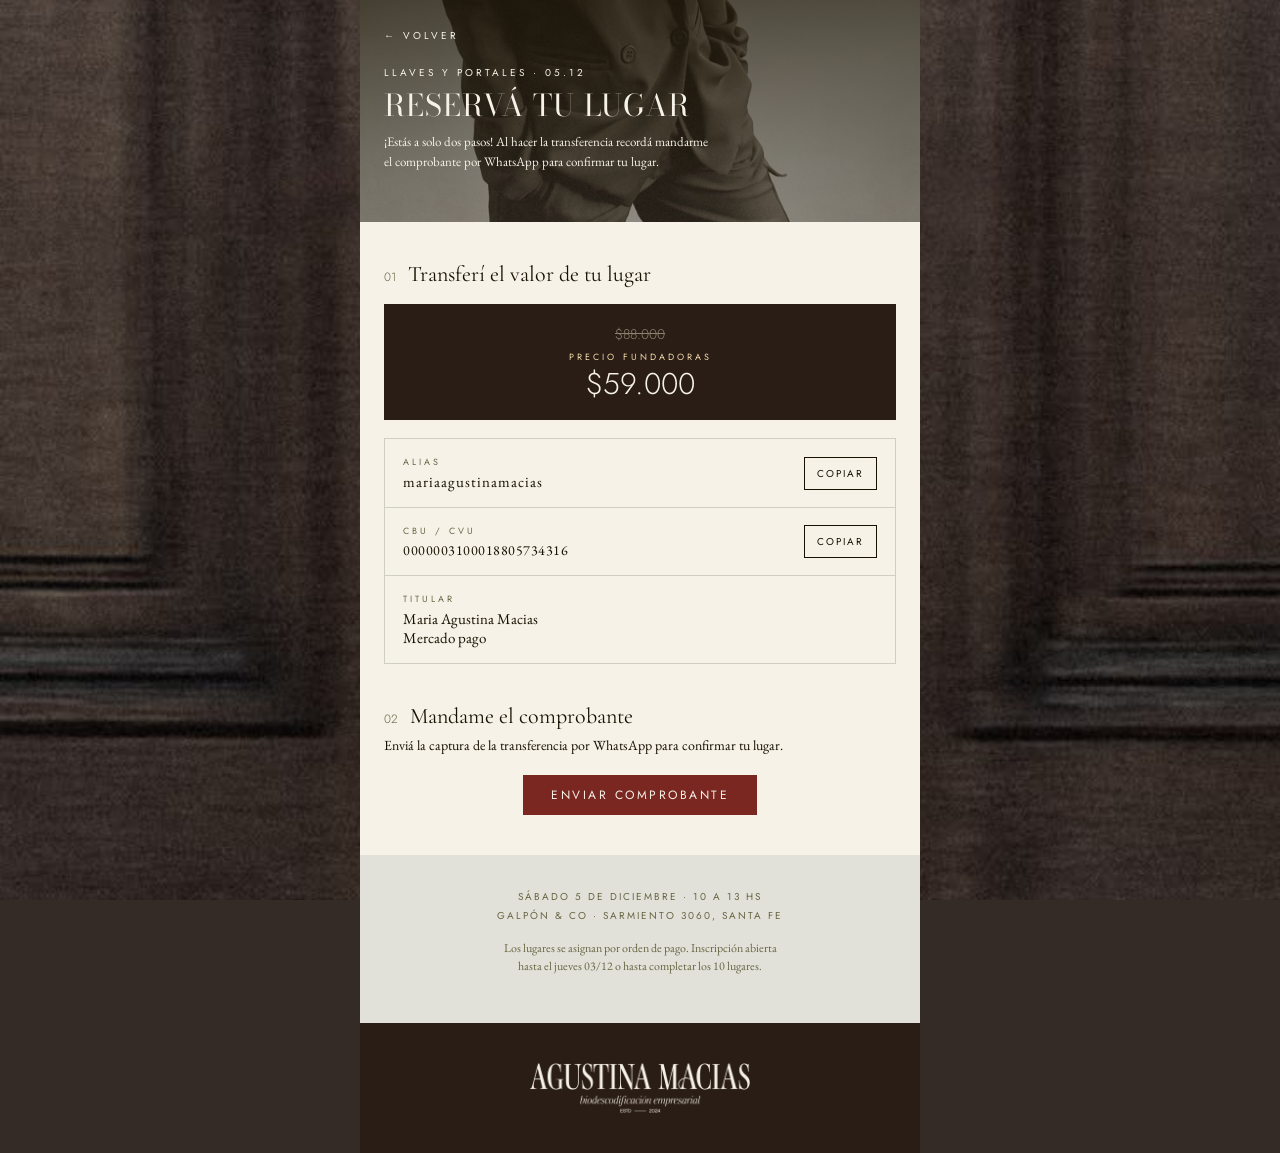
==== commit f4105d2d: "Vuelven los botones COPIAR en la página de pago Co-Authored-By: Claude Opus 5.5 <noreply@anthropic.c" ====
--- a/pago.html
+++ b/pago.html
@@ -10,7 +10,7 @@
 <link rel="preconnect" href="https://fonts.gstatic.com" crossorigin>
 <link href="https://fonts.googleapis.com/css2?family=Bodoni+Moda:opsz,wght@6..96,400&family=Cormorant+Garamond:ital,wght@0,300;0,400;1,300&family=EB+Garamond:ital,wght@0,400;0,500;1,400&family=Jost:wght@300;400;500&display=swap" rel="stylesheet">
 <script>document.documentElement.classList.add('js')</script>
-<link rel="stylesheet" href="estilos.css?v=11">
+<link rel="stylesheet" href="estilos.css?v=12">
 </head>
 <body class="fondo-pago">
 <main class="pago">
@@ -32,11 +32,10 @@
       <div class="monto">$59.000</div>
     </div>
     <div class="cuenta">
-      <div><span class="label">Alias</span><span class="val sel">mariaagustinamacias</span></div>
-      <div><span class="label">CBU / CVU</span><span class="val sel cvu">0000003100018805734316</span></div>
+      <div class="fila"><div class="dato-c"><span class="label">Alias</span><span class="val sel" id="alias">mariaagustinamacias</span></div><button class="copiar" data-copiar="alias">COPIAR</button></div>
+      <div class="fila"><div class="dato-c"><span class="label">CBU / CVU</span><span class="val sel cvu" id="cvu">0000003100018805734316</span></div><button class="copiar" data-copiar="cvu">COPIAR</button></div>
       <div><span class="label">Titular</span><span class="val">Maria Agustina Macias<br>Mercado pago</span></div>
     </div>
-    <p class="nota-copiar">Mantené presionado el alias para copiarlo.</p>
   </section>
 
   <section class="paso">
@@ -56,10 +55,18 @@
 
 </main>
 <script>
+document.querySelectorAll('.copiar').forEach(function (b) {
+  b.addEventListener('click', function () {
+    var t = document.getElementById(b.dataset.copiar).textContent.trim();
+    var ok = function () { b.textContent = 'COPIADO'; b.classList.add('ok'); setTimeout(function () { b.textContent = 'COPIAR'; b.classList.remove('ok'); }, 1800); };
+    if (navigator.clipboard) { navigator.clipboard.writeText(t).then(ok, ok); }
+    else { var r = document.createRange(); r.selectNodeContents(document.getElementById(b.dataset.copiar)); var s = getSelection(); s.removeAllRanges(); s.addRange(r); try { document.execCommand('copy'); } catch (e) {} ok(); }
+  });
+});
 (function () {
   var groups = [
     '.pago-cab .cab-txt > *',
-    '.paso .num, .precio-pago, .cuenta > div, .nota-copiar, .paso .sub, .paso .boton',
+    '.paso .num, .precio-pago, .cuenta > div, .paso .sub, .paso .boton',
     '.pie-datos > *',
     '.pago-cierre img'
   ];
--- a/estilos.css
+++ b/estilos.css
@@ -235,7 +235,10 @@
 .cuenta .val { font-size: 15px; word-break: break-all; }
 .cuenta .val.sel { user-select: all; -webkit-user-select: all; letter-spacing: 1px; }
 .cuenta .val.cvu { font-size: 14px; letter-spacing: .5px; }
-.nota-copiar { font-size: 12px; line-height: 1.5; color: var(--moss); }
+.cuenta > div.fila { flex-direction: row; justify-content: space-between; align-items: center; gap: 12px; }
+.cuenta .dato-c { display: flex; flex-direction: column; gap: 4px; min-width: 0; }
+.copiar { flex: none; border: 1px solid var(--ash); background: transparent; font-family: 'Jost', Helvetica, Arial, sans-serif; font-size: 10px; letter-spacing: 2px; padding: 8px 12px; cursor: pointer; color: var(--ash); }
+.copiar.ok { background: var(--ash); color: var(--nori); }
 .paso .boton { align-self: center; background: var(--vino); color: var(--nori); }
 .pie-datos { background: #E2E1D9; padding: 32px 24px 48px; text-align: center; display: flex; flex-direction: column; align-items: center; gap: 8px; color: var(--moss); }
 .pie-datos .label { line-height: 1.9; letter-spacing: 2px; }
